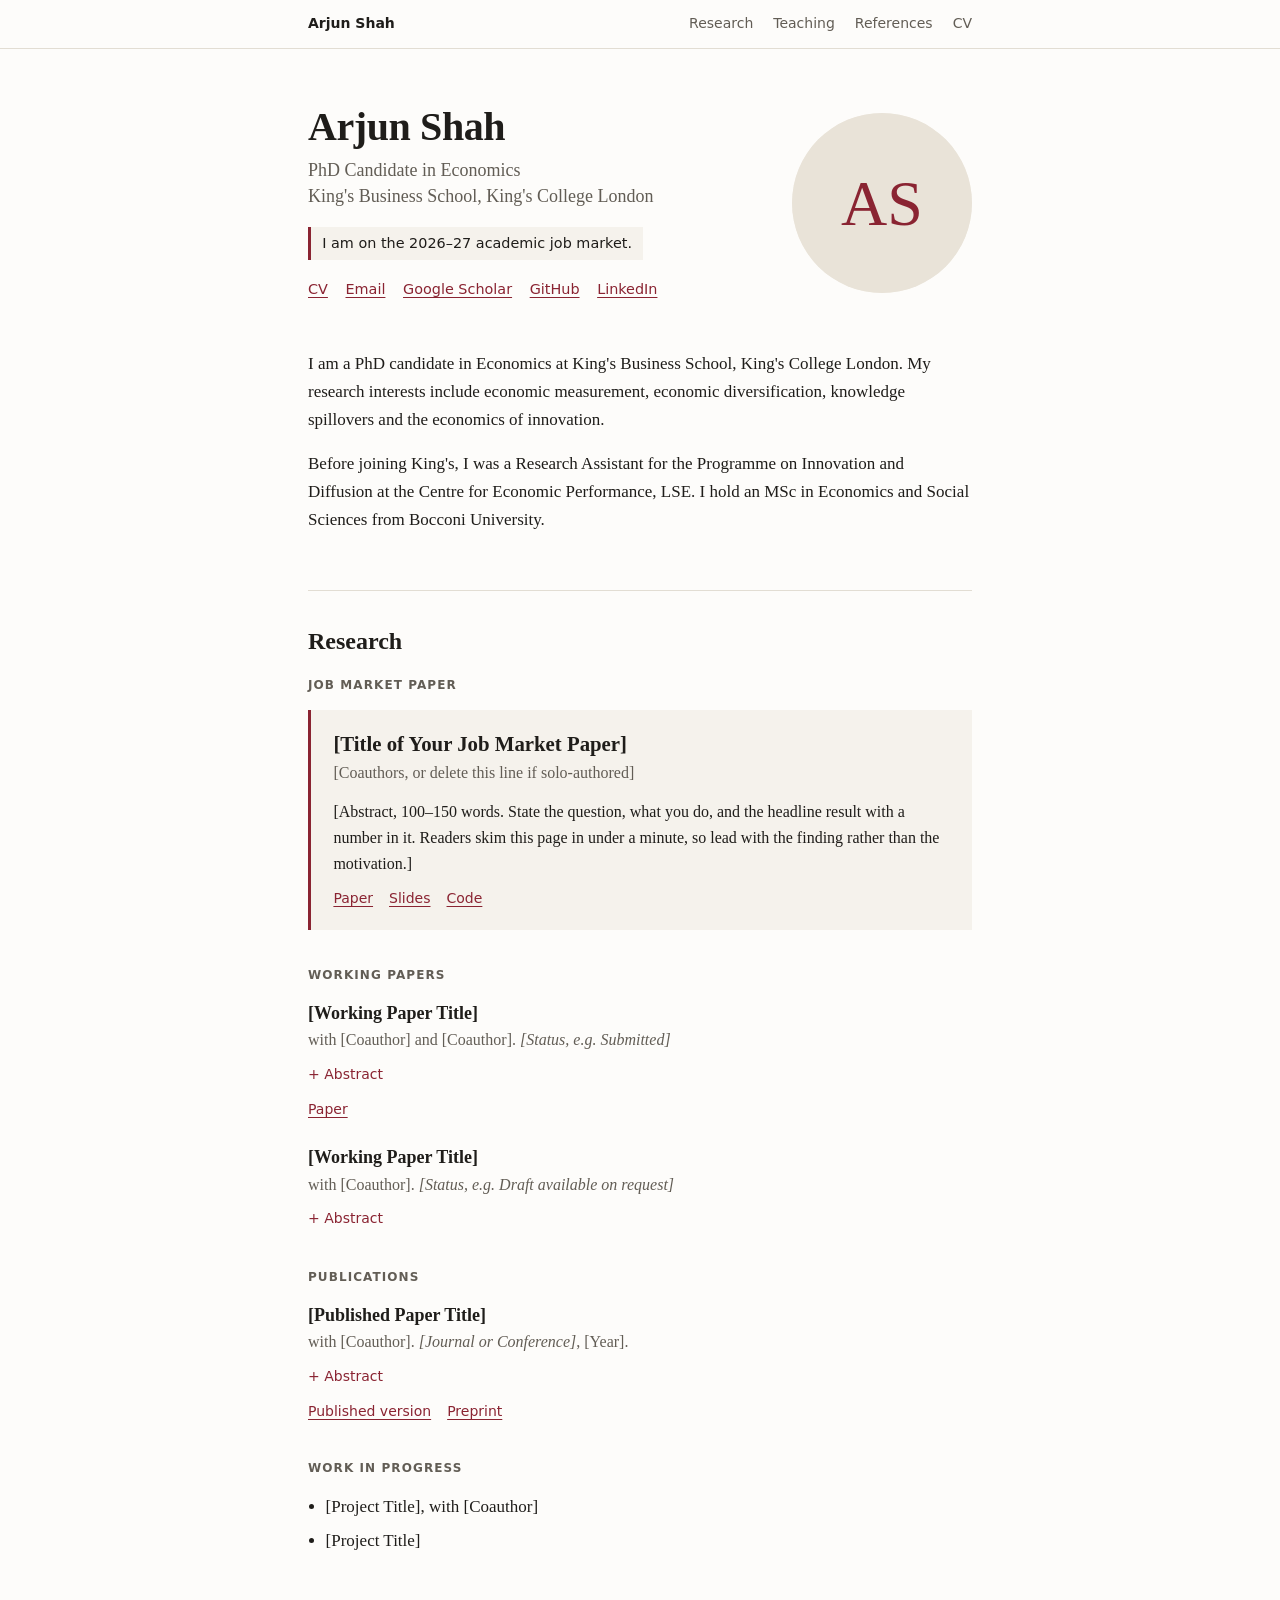
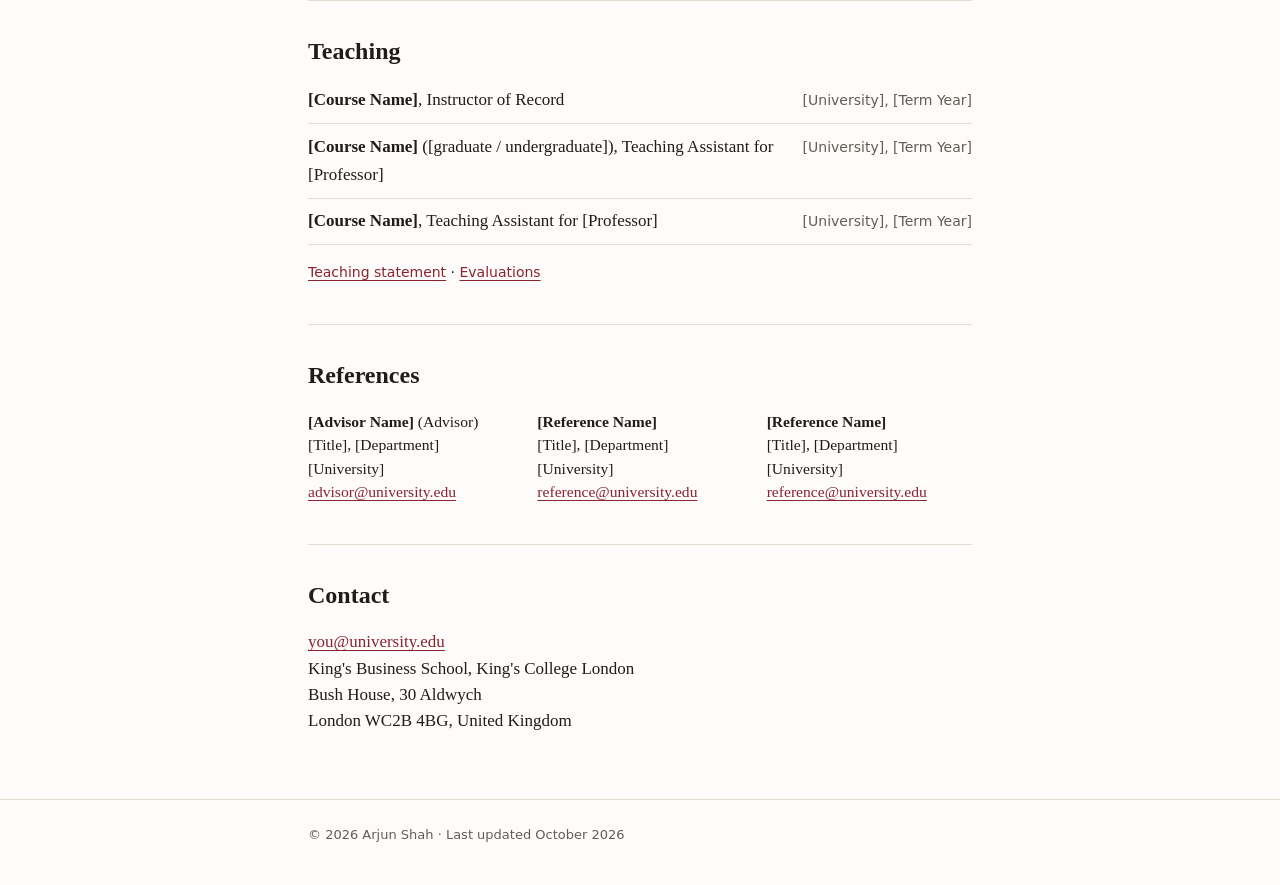
==== index.html @ 0c8da035 "Add personal academic website" ====
<!doctype html>
<html lang="en">
<head>
  <meta charset="utf-8">
  <meta name="viewport" content="width=device-width, initial-scale=1">

  <!-- EDIT: page title and description are what Google and link previews show -->
  <title>Arjun Shah | Economics PhD Candidate, King's Business School</title>
  <meta name="description" content="Arjun Shah is a PhD candidate in Economics at King's Business School, King's College London, on the 2026–27 academic job market. Research on economic measurement, economic diversification, knowledge spillovers and the economics of innovation.">
  <meta name="author" content="Arjun Shah">

  <meta property="og:type" content="website">
  <meta property="og:title" content="Arjun Shah | Economics PhD Candidate, King's Business School">
  <meta property="og:description" content="PhD candidate in Economics at King's Business School, King's College London, on the 2026–27 academic job market.">

  <link rel="icon" href="assets/favicon.svg" type="image/svg+xml">
  <link rel="stylesheet" href="style.css">
</head>
<body>
  <a class="skip-link" href="#main">Skip to content</a>

  <nav class="site-nav" aria-label="Sections">
    <div class="wrap">
      <a class="nav-name" href="#top">Arjun Shah</a>
      <ul>
        <li><a href="#research">Research</a></li>
        <li><a href="#teaching">Teaching</a></li>
        <li><a href="#references">References</a></li>
        <li><a href="assets/cv.pdf">CV</a></li>
      </ul>
    </div>
  </nav>

  <main id="main" class="wrap">

    <!-- ============ INTRO ============ -->
    <header id="top" class="intro">
      <div class="intro-text">
        <h1>Arjun Shah</h1>
        <p class="role">PhD Candidate in Economics<br>King's Business School, King's College London</p>

        <!-- EDIT: remove this line once you have accepted a position -->
        <p class="market-note">I am on the 2026–27 academic job market.</p>

        <ul class="links">
          <li><a href="assets/cv.pdf">CV</a></li>
          <li><a href="mailto:you@university.edu">Email</a></li>
          <li><a href="https://scholar.google.com/citations?user=YOUR_ID">Google Scholar</a></li>
          <li><a href="https://github.com/YOUR_USERNAME">GitHub</a></li>
          <li><a href="https://www.linkedin.com/in/YOUR_HANDLE">LinkedIn</a></li>
        </ul>
      </div>
      <!-- EDIT: replace assets/photo.svg with your headshot (square, about 600x600) and update src -->
      <img class="portrait" src="assets/photo.svg" alt="Portrait of Arjun Shah" width="180" height="180">
    </header>

    <!-- ============ ABOUT ============ -->
    <section id="about" aria-labelledby="about-h">
      <h2 id="about-h" class="visually-hidden">About</h2>
      <p>
        I am a PhD candidate in Economics at King's Business School, King's College London.
        My research interests include economic measurement, economic diversification,
        knowledge spillovers and the economics of innovation.
      </p>
      <p>
        Before joining King's, I was a Research Assistant for the Programme on Innovation
        and Diffusion at the Centre for Economic Performance, LSE. I hold an MSc in
        Economics and Social Sciences from Bocconi University.
      </p>
      <!-- EDIT: consider adding one sentence on your job market paper's question and main
           finding, and naming your advisor(s), e.g. "advised by <a href="#references">Name</a>" -->
    </section>

    <!-- ============ RESEARCH ============ -->
    <section id="research" aria-labelledby="research-h">
      <h2 id="research-h">Research</h2>

      <h3 class="group">Job Market Paper</h3>
      <article class="paper featured">
        <h4>[Title of Your Job Market Paper]</h4>
        <p class="paper-meta">[Coauthors, or delete this line if solo-authored]</p>
        <p class="abstract">
          [Abstract, 100–150 words. State the question, what you do, and the headline result
          with a number in it. Readers skim this page in under a minute, so lead with the
          finding rather than the motivation.]
        </p>
        <ul class="paper-links">
          <li><a href="assets/jmp.pdf">Paper</a></li>
          <li><a href="assets/jmp-slides.pdf">Slides</a></li>
          <li><a href="https://github.com/YOUR_USERNAME/REPO">Code</a></li>
        </ul>
      </article>

      <h3 class="group">Working Papers</h3>
      <article class="paper">
        <h4>[Working Paper Title]</h4>
        <p class="paper-meta">with [Coauthor] and [Coauthor]. <em>[Status, e.g. Submitted]</em></p>
        <details>
          <summary>Abstract</summary>
          <p>[Abstract.]</p>
        </details>
        <ul class="paper-links">
          <li><a href="#">Paper</a></li>
        </ul>
      </article>

      <article class="paper">
        <h4>[Working Paper Title]</h4>
        <p class="paper-meta">with [Coauthor]. <em>[Status, e.g. Draft available on request]</em></p>
        <details>
          <summary>Abstract</summary>
          <p>[Abstract.]</p>
        </details>
      </article>

      <h3 class="group">Publications</h3>
      <article class="paper">
        <h4>[Published Paper Title]</h4>
        <p class="paper-meta">with [Coauthor]. <em>[Journal or Conference]</em>, [Year].</p>
        <details>
          <summary>Abstract</summary>
          <p>[Abstract.]</p>
        </details>
        <ul class="paper-links">
          <li><a href="#">Published version</a></li>
          <li><a href="#">Preprint</a></li>
        </ul>
      </article>

      <h3 class="group">Work in Progress</h3>
      <ul class="plain-list">
        <li>[Project Title], with [Coauthor]</li>
        <li>[Project Title]</li>
      </ul>
    </section>

    <!-- ============ TEACHING ============ -->
    <section id="teaching" aria-labelledby="teaching-h">
      <h2 id="teaching-h">Teaching</h2>
      <!-- EDIT: one row per course. Link evaluations or a syllabus if you have them. -->
      <ul class="entries">
        <li>
          <span class="entry-main"><strong>[Course Name]</strong>, Instructor of Record</span>
          <span class="entry-side">[University], [Term Year]</span>
        </li>
        <li>
          <span class="entry-main"><strong>[Course Name]</strong> ([graduate / undergraduate]), Teaching Assistant for [Professor]</span>
          <span class="entry-side">[University], [Term Year]</span>
        </li>
        <li>
          <span class="entry-main"><strong>[Course Name]</strong>, Teaching Assistant for [Professor]</span>
          <span class="entry-side">[University], [Term Year]</span>
        </li>
      </ul>
      <p class="note"><a href="assets/teaching-statement.pdf">Teaching statement</a> · <a href="assets/evaluations.pdf">Evaluations</a></p>
    </section>

    <!-- ============ REFERENCES ============ -->
    <section id="references" aria-labelledby="references-h">
      <h2 id="references-h">References</h2>
      <div class="refs">
        <address>
          <strong>[Advisor Name]</strong> (Advisor)<br>
          [Title], [Department]<br>
          [University]<br>
          <a href="mailto:advisor@university.edu">advisor@university.edu</a>
        </address>
        <address>
          <strong>[Reference Name]</strong><br>
          [Title], [Department]<br>
          [University]<br>
          <a href="mailto:reference@university.edu">reference@university.edu</a>
        </address>
        <address>
          <strong>[Reference Name]</strong><br>
          [Title], [Department]<br>
          [University]<br>
          <a href="mailto:reference@university.edu">reference@university.edu</a>
        </address>
      </div>
    </section>

    <!-- ============ CONTACT ============ -->
    <section id="contact" aria-labelledby="contact-h">
      <h2 id="contact-h">Contact</h2>
      <!-- EDIT: your King's email; check the postal address is the one you want listed -->
      <address class="contact">
        <a href="mailto:you@university.edu">you@university.edu</a><br>
        King's Business School, King's College London<br>
        Bush House, 30 Aldwych<br>
        London WC2B 4BG, United Kingdom
      </address>
    </section>

  </main>

  <footer class="site-footer">
    <div class="wrap">
      <!-- EDIT: update the date whenever you change the page -->
      <p>© 2026 Arjun Shah · Last updated October 2026</p>
    </div>
  </footer>
</body>
</html>
---- style.css ----
/* Colours and type. Change --accent to restyle the whole site. */
:root {
  --bg: #fdfcfa;
  --surface: #f5f2ec;
  --ink: #1f1d1a;
  --muted: #625d55;
  --rule: #e2ddd3;
  --accent: #8a2432;

  --serif: Charter, "Bitstream Charter", "Sitka Text", Cambria, Georgia, serif;
  --sans: system-ui, -apple-system, "Segoe UI", Roboto, "Helvetica Neue", Arial, sans-serif;

  --measure: 44rem;
  --gutter: 1.25rem;
}

@media (prefers-color-scheme: dark) {
  :root {
    --bg: #17161a;
    --surface: #201f24;
    --ink: #e9e6e0;
    --muted: #a39e95;
    --rule: #34323a;
    --accent: #e39aa4;
  }
}

*,
*::before,
*::after {
  box-sizing: border-box;
}

html {
  scroll-behavior: smooth;
  scroll-padding-top: 4rem;
  -webkit-text-size-adjust: 100%;
}

@media (prefers-reduced-motion: reduce) {
  html {
    scroll-behavior: auto;
  }
}

body {
  margin: 0;
  background: var(--bg);
  color: var(--ink);
  font-family: var(--serif);
  font-size: 1.0625rem;
  line-height: 1.65;
}

.wrap {
  max-width: var(--measure);
  margin: 0 auto;
  padding: 0 var(--gutter);
}

a {
  color: var(--accent);
  text-decoration-thickness: 1px;
  text-underline-offset: 0.18em;
}

a:hover {
  text-decoration-thickness: 2px;
}

a:focus-visible,
summary:focus-visible {
  outline: 2px solid var(--accent);
  outline-offset: 3px;
  border-radius: 2px;
}

.visually-hidden {
  position: absolute;
  width: 1px;
  height: 1px;
  overflow: hidden;
  clip-path: inset(50%);
  white-space: nowrap;
}

.skip-link {
  position: absolute;
  left: -999px;
  top: 0;
  padding: 0.5rem 0.75rem;
  background: var(--ink);
  color: var(--bg);
  font-family: var(--sans);
  font-size: 0.875rem;
  z-index: 10;
}

.skip-link:focus {
  left: 0.5rem;
  top: 0.5rem;
}

/* ---------- Navigation ---------- */

.site-nav {
  position: sticky;
  top: 0;
  z-index: 5;
  background: var(--bg);
  border-bottom: 1px solid var(--rule);
  font-family: var(--sans);
  font-size: 0.875rem;
}

.site-nav .wrap {
  display: flex;
  align-items: center;
  justify-content: space-between;
  gap: 1rem;
  min-height: 3rem;
}

.site-nav a {
  color: var(--muted);
  text-decoration: none;
}

.site-nav a:hover {
  color: var(--accent);
}

.nav-name {
  font-weight: 600;
  white-space: nowrap;
}

.site-nav .nav-name {
  color: var(--ink);
}

.site-nav ul {
  display: flex;
  gap: 1.25rem;
  margin: 0;
  padding: 0;
  list-style: none;
}

/* ---------- Intro ---------- */

.intro {
  display: flex;
  align-items: center;
  justify-content: space-between;
  gap: 2rem;
  padding: 3.5rem 0 1.5rem;
}

h1 {
  margin: 0 0 0.5rem;
  font-size: 2.5rem;
  font-weight: 600;
  line-height: 1.1;
  letter-spacing: -0.01em;
  text-wrap: balance;
}

.role {
  margin: 0;
  color: var(--muted);
  font-size: 1.125rem;
  line-height: 1.45;
}

.market-note {
  display: inline-block;
  margin: 1.1rem 0 0;
  padding: 0.3rem 0.7rem;
  border-left: 3px solid var(--accent);
  background: var(--surface);
  font-family: var(--sans);
  font-size: 0.9rem;
  font-weight: 500;
}

.links {
  display: flex;
  flex-wrap: wrap;
  gap: 0.35rem 1.1rem;
  margin: 1.1rem 0 0;
  padding: 0;
  list-style: none;
  font-family: var(--sans);
  font-size: 0.9rem;
}

.portrait {
  flex: none;
  width: 180px;
  height: 180px;
  border-radius: 50%;
  object-fit: cover;
  background: var(--surface);
}

/* ---------- Sections ---------- */

section {
  padding: 1.5rem 0;
}

section + section {
  border-top: 1px solid var(--rule);
  margin-top: 1rem;
  padding-top: 2.25rem;
}

h2 {
  margin: 0 0 1.25rem;
  font-size: 1.5rem;
  font-weight: 600;
  line-height: 1.2;
}

h3.group {
  margin: 2.25rem 0 0.9rem;
  color: var(--muted);
  font-family: var(--sans);
  font-size: 0.75rem;
  font-weight: 600;
  letter-spacing: 0.09em;
  text-transform: uppercase;
}

h2 + h3.group {
  margin-top: 0;
}

p {
  margin: 0 0 1rem;
}

.fields {
  font-size: 1rem;
}

/* ---------- Papers ---------- */

.paper {
  margin-bottom: 1.5rem;
}

.paper h4 {
  margin: 0;
  font-size: 1.125rem;
  font-weight: 600;
  line-height: 1.35;
}

.paper-meta {
  margin: 0.15rem 0 0;
  color: var(--muted);
  font-size: 1rem;
}

.paper.featured {
  padding: 1.25rem 1.4rem;
  border-left: 3px solid var(--accent);
  background: var(--surface);
}

.paper.featured h4 {
  font-size: 1.3rem;
}

.abstract {
  margin: 0.75rem 0 0;
  font-size: 1rem;
}

details {
  margin-top: 0.4rem;
}

summary {
  display: inline-block;
  color: var(--accent);
  cursor: pointer;
  font-family: var(--sans);
  font-size: 0.875rem;
  list-style: none;
}

summary::-webkit-details-marker {
  display: none;
}

summary::before {
  content: "+ ";
}

details[open] summary::before {
  content: "\2212  ";
}

details p {
  margin: 0.5rem 0 0;
  padding-left: 1rem;
  border-left: 2px solid var(--rule);
  font-size: 1rem;
}

.paper-links {
  display: flex;
  flex-wrap: wrap;
  gap: 0.25rem 1rem;
  margin: 0.6rem 0 0;
  padding: 0;
  list-style: none;
  font-family: var(--sans);
  font-size: 0.875rem;
}

.plain-list {
  margin: 0;
  padding-left: 1.1rem;
}

.plain-list li {
  margin-bottom: 0.35rem;
}

/* ---------- Teaching ---------- */

.entries {
  margin: 0;
  padding: 0;
  list-style: none;
}

.entries li {
  display: flex;
  justify-content: space-between;
  align-items: baseline;
  gap: 1.5rem;
  padding: 0.55rem 0;
  border-bottom: 1px solid var(--rule);
}

.entries li:first-child {
  padding-top: 0;
}

.entry-side {
  flex: none;
  color: var(--muted);
  font-family: var(--sans);
  font-size: 0.875rem;
  text-align: right;
}

.note {
  margin: 1rem 0 0;
  font-family: var(--sans);
  font-size: 0.875rem;
}

/* ---------- References and contact ---------- */

address {
  font-style: normal;
}

.refs {
  display: grid;
  grid-template-columns: repeat(auto-fit, minmax(12.5rem, 1fr));
  gap: 1.5rem;
  font-size: 0.975rem;
  line-height: 1.5;
}

.refs a {
  overflow-wrap: anywhere;
}

.contact {
  line-height: 1.55;
}

/* ---------- Footer ---------- */

.site-footer {
  margin-top: 2.5rem;
  padding: 1.5rem 0 2.5rem;
  border-top: 1px solid var(--rule);
  color: var(--muted);
  font-family: var(--sans);
  font-size: 0.8125rem;
}

.site-footer p {
  margin: 0;
}

/* ---------- Small screens ---------- */

@media (max-width: 40rem) {
  body {
    font-size: 1rem;
  }

  .intro {
    flex-direction: column-reverse;
    align-items: flex-start;
    gap: 1.5rem;
    padding-top: 2.25rem;
  }

  .portrait {
    width: 128px;
    height: 128px;
  }

  h1 {
    font-size: 2rem;
  }

  .nav-name {
    display: none;
  }

  .site-nav .wrap {
    justify-content: flex-start;
  }

  .entries li {
    flex-direction: column;
    gap: 0.1rem;
  }

  .entry-side {
    text-align: left;
  }

  .paper.featured {
    padding: 1rem 1.1rem;
  }
}

/* ---------- Print ---------- */

@media print {
  .site-nav,
  .skip-link {
    display: none;
  }

  body {
    font-size: 11pt;
  }

  a {
    color: inherit;
  }
}
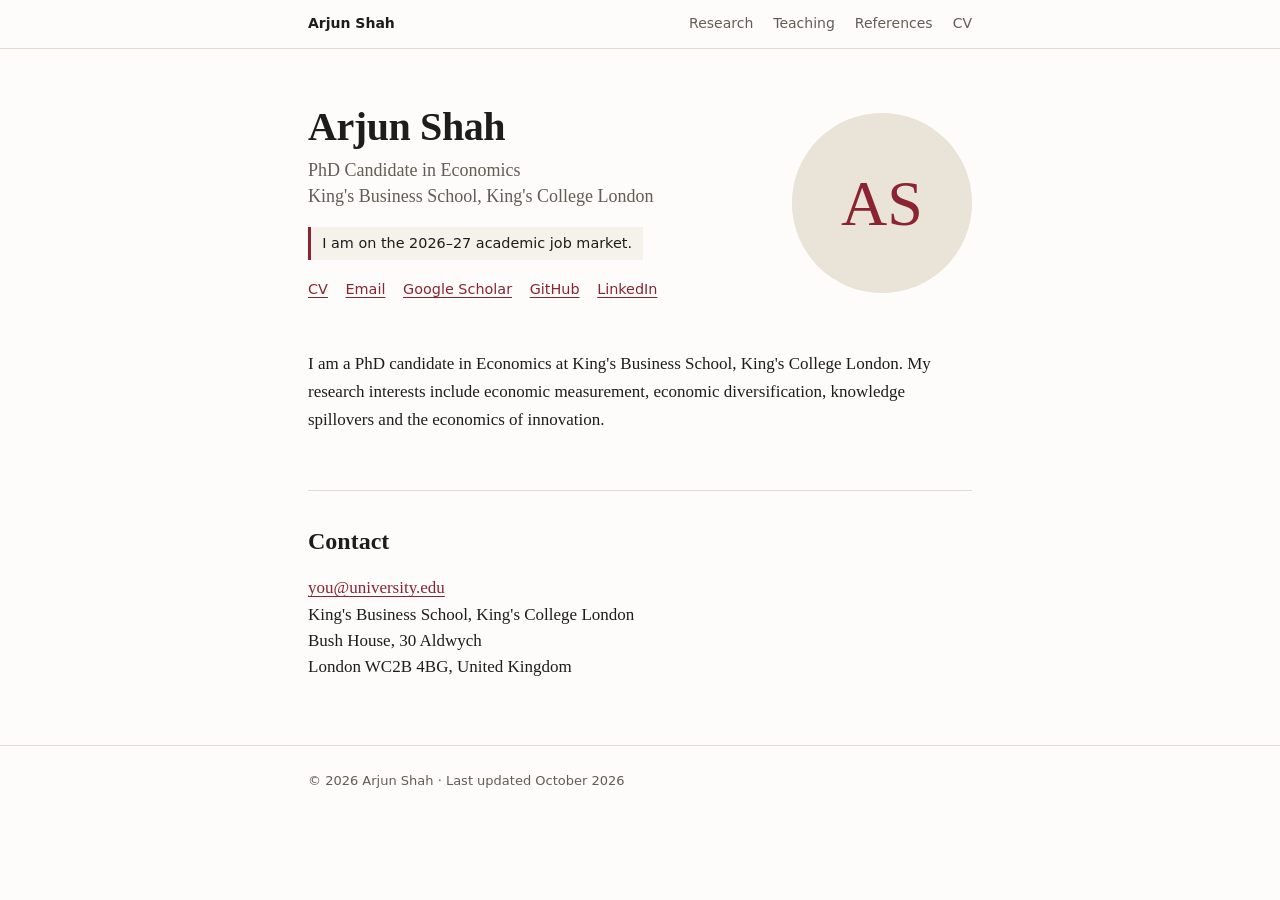
==== commit dd561bd6: "Split site into separate pages and add CEP publications Move research, teaching and references onto " ====
--- a/index.html
+++ b/index.html
@@ -19,13 +19,15 @@
 <body>
   <a class="skip-link" href="#main">Skip to content</a>
 
-  <nav class="site-nav" aria-label="Sections">
+  <!-- EDIT: the nav and footer are repeated on every page (index, research, teaching,
+       references). Change them in all four files. -->
+  <nav class="site-nav" aria-label="Site">
     <div class="wrap">
-      <a class="nav-name" href="#top">Arjun Shah</a>
+      <a class="nav-name" href="index.html" aria-current="page">Arjun Shah</a>
       <ul>
-        <li><a href="#research">Research</a></li>
-        <li><a href="#teaching">Teaching</a></li>
-        <li><a href="#references">References</a></li>
+        <li><a href="research.html">Research</a></li>
+        <li><a href="teaching.html">Teaching</a></li>
+        <li><a href="references.html">References</a></li>
         <li><a href="assets/cv.pdf">CV</a></li>
       </ul>
     </div>
@@ -34,7 +36,7 @@
   <main id="main" class="wrap">
 
     <!-- ============ INTRO ============ -->
-    <header id="top" class="intro">
+    <header class="intro">
       <div class="intro-text">
         <h1>Arjun Shah</h1>
         <p class="role">PhD Candidate in Economics<br>King's Business School, King's College London</p>
@@ -62,122 +64,8 @@
         My research interests include economic measurement, economic diversification,
         knowledge spillovers and the economics of innovation.
       </p>
-      <p>
-        Before joining King's, I was a Research Assistant for the Programme on Innovation
-        and Diffusion at the Centre for Economic Performance, LSE. I hold an MSc in
-        Economics and Social Sciences from Bocconi University.
-      </p>
       <!-- EDIT: consider adding one sentence on your job market paper's question and main
-           finding, and naming your advisor(s), e.g. "advised by <a href="#references">Name</a>" -->
-    </section>
-
-    <!-- ============ RESEARCH ============ -->
-    <section id="research" aria-labelledby="research-h">
-      <h2 id="research-h">Research</h2>
-
-      <h3 class="group">Job Market Paper</h3>
-      <article class="paper featured">
-        <h4>[Title of Your Job Market Paper]</h4>
-        <p class="paper-meta">[Coauthors, or delete this line if solo-authored]</p>
-        <p class="abstract">
-          [Abstract, 100–150 words. State the question, what you do, and the headline result
-          with a number in it. Readers skim this page in under a minute, so lead with the
-          finding rather than the motivation.]
-        </p>
-        <ul class="paper-links">
-          <li><a href="assets/jmp.pdf">Paper</a></li>
-          <li><a href="assets/jmp-slides.pdf">Slides</a></li>
-          <li><a href="https://github.com/YOUR_USERNAME/REPO">Code</a></li>
-        </ul>
-      </article>
-
-      <h3 class="group">Working Papers</h3>
-      <article class="paper">
-        <h4>[Working Paper Title]</h4>
-        <p class="paper-meta">with [Coauthor] and [Coauthor]. <em>[Status, e.g. Submitted]</em></p>
-        <details>
-          <summary>Abstract</summary>
-          <p>[Abstract.]</p>
-        </details>
-        <ul class="paper-links">
-          <li><a href="#">Paper</a></li>
-        </ul>
-      </article>
-
-      <article class="paper">
-        <h4>[Working Paper Title]</h4>
-        <p class="paper-meta">with [Coauthor]. <em>[Status, e.g. Draft available on request]</em></p>
-        <details>
-          <summary>Abstract</summary>
-          <p>[Abstract.]</p>
-        </details>
-      </article>
-
-      <h3 class="group">Publications</h3>
-      <article class="paper">
-        <h4>[Published Paper Title]</h4>
-        <p class="paper-meta">with [Coauthor]. <em>[Journal or Conference]</em>, [Year].</p>
-        <details>
-          <summary>Abstract</summary>
-          <p>[Abstract.]</p>
-        </details>
-        <ul class="paper-links">
-          <li><a href="#">Published version</a></li>
-          <li><a href="#">Preprint</a></li>
-        </ul>
-      </article>
-
-      <h3 class="group">Work in Progress</h3>
-      <ul class="plain-list">
-        <li>[Project Title], with [Coauthor]</li>
-        <li>[Project Title]</li>
-      </ul>
-    </section>
-
-    <!-- ============ TEACHING ============ -->
-    <section id="teaching" aria-labelledby="teaching-h">
-      <h2 id="teaching-h">Teaching</h2>
-      <!-- EDIT: one row per course. Link evaluations or a syllabus if you have them. -->
-      <ul class="entries">
-        <li>
-          <span class="entry-main"><strong>[Course Name]</strong>, Instructor of Record</span>
-          <span class="entry-side">[University], [Term Year]</span>
-        </li>
-        <li>
-          <span class="entry-main"><strong>[Course Name]</strong> ([graduate / undergraduate]), Teaching Assistant for [Professor]</span>
-          <span class="entry-side">[University], [Term Year]</span>
-        </li>
-        <li>
-          <span class="entry-main"><strong>[Course Name]</strong>, Teaching Assistant for [Professor]</span>
-          <span class="entry-side">[University], [Term Year]</span>
-        </li>
-      </ul>
-      <p class="note"><a href="assets/teaching-statement.pdf">Teaching statement</a> · <a href="assets/evaluations.pdf">Evaluations</a></p>
-    </section>
-
-    <!-- ============ REFERENCES ============ -->
-    <section id="references" aria-labelledby="references-h">
-      <h2 id="references-h">References</h2>
-      <div class="refs">
-        <address>
-          <strong>[Advisor Name]</strong> (Advisor)<br>
-          [Title], [Department]<br>
-          [University]<br>
-          <a href="mailto:advisor@university.edu">advisor@university.edu</a>
-        </address>
-        <address>
-          <strong>[Reference Name]</strong><br>
-          [Title], [Department]<br>
-          [University]<br>
-          <a href="mailto:reference@university.edu">reference@university.edu</a>
-        </address>
-        <address>
-          <strong>[Reference Name]</strong><br>
-          [Title], [Department]<br>
-          [University]<br>
-          <a href="mailto:reference@university.edu">reference@university.edu</a>
-        </address>
-      </div>
+           finding, and naming your advisor(s), e.g. "advised by <a href="references.html">Name</a>" -->
     </section>
 
     <!-- ============ CONTACT ============ -->
@@ -196,7 +84,7 @@
 
   <footer class="site-footer">
     <div class="wrap">
-      <!-- EDIT: update the date whenever you change the page -->
+      <!-- EDIT: update the date whenever you change the site -->
       <p>© 2026 Arjun Shah · Last updated October 2026</p>
     </div>
   </footer>
--- a/style.css
+++ b/style.css
@@ -130,6 +130,17 @@
   color: var(--accent);
 }
 
+.site-nav a[aria-current="page"] {
+  color: var(--ink);
+}
+
+.site-nav li a[aria-current="page"] {
+  text-decoration: underline;
+  text-decoration-color: var(--accent);
+  text-decoration-thickness: 2px;
+  text-underline-offset: 0.4em;
+}
+
 .nav-name {
   font-weight: 600;
   white-space: nowrap;
@@ -166,6 +177,11 @@
   text-wrap: balance;
 }
 
+.page-title {
+  margin: 3rem 0 1.75rem;
+  font-size: 2rem;
+}
+
 .role {
   margin: 0;
   color: var(--muted);
@@ -223,7 +239,7 @@
   line-height: 1.2;
 }
 
-h3.group {
+.group {
   margin: 2.25rem 0 0.9rem;
   color: var(--muted);
   font-family: var(--sans);
@@ -233,7 +249,7 @@
   text-transform: uppercase;
 }
 
-h2 + h3.group {
+.page-title + .group {
   margin-top: 0;
 }
 
@@ -251,7 +267,7 @@
   margin-bottom: 1.5rem;
 }
 
-.paper h4 {
+.paper h3 {
   margin: 0;
   font-size: 1.125rem;
   font-weight: 600;
@@ -270,7 +286,7 @@
   background: var(--surface);
 }
 
-.paper.featured h4 {
+.paper.featured h3 {
   font-size: 1.3rem;
 }
 
@@ -426,12 +442,25 @@
     font-size: 2rem;
   }
 
-  .nav-name {
-    display: none;
+  .page-title {
+    margin-top: 2.25rem;
+    font-size: 1.75rem;
+  }
+
+  .site-nav {
+    position: static;
   }
 
   .site-nav .wrap {
-    justify-content: flex-start;
+    flex-wrap: wrap;
+    gap: 0.25rem 1rem;
+    padding-top: 0.65rem;
+    padding-bottom: 0.65rem;
+  }
+
+  .site-nav ul {
+    flex-wrap: wrap;
+    gap: 0.25rem 1.1rem;
   }
 
   .entries li {
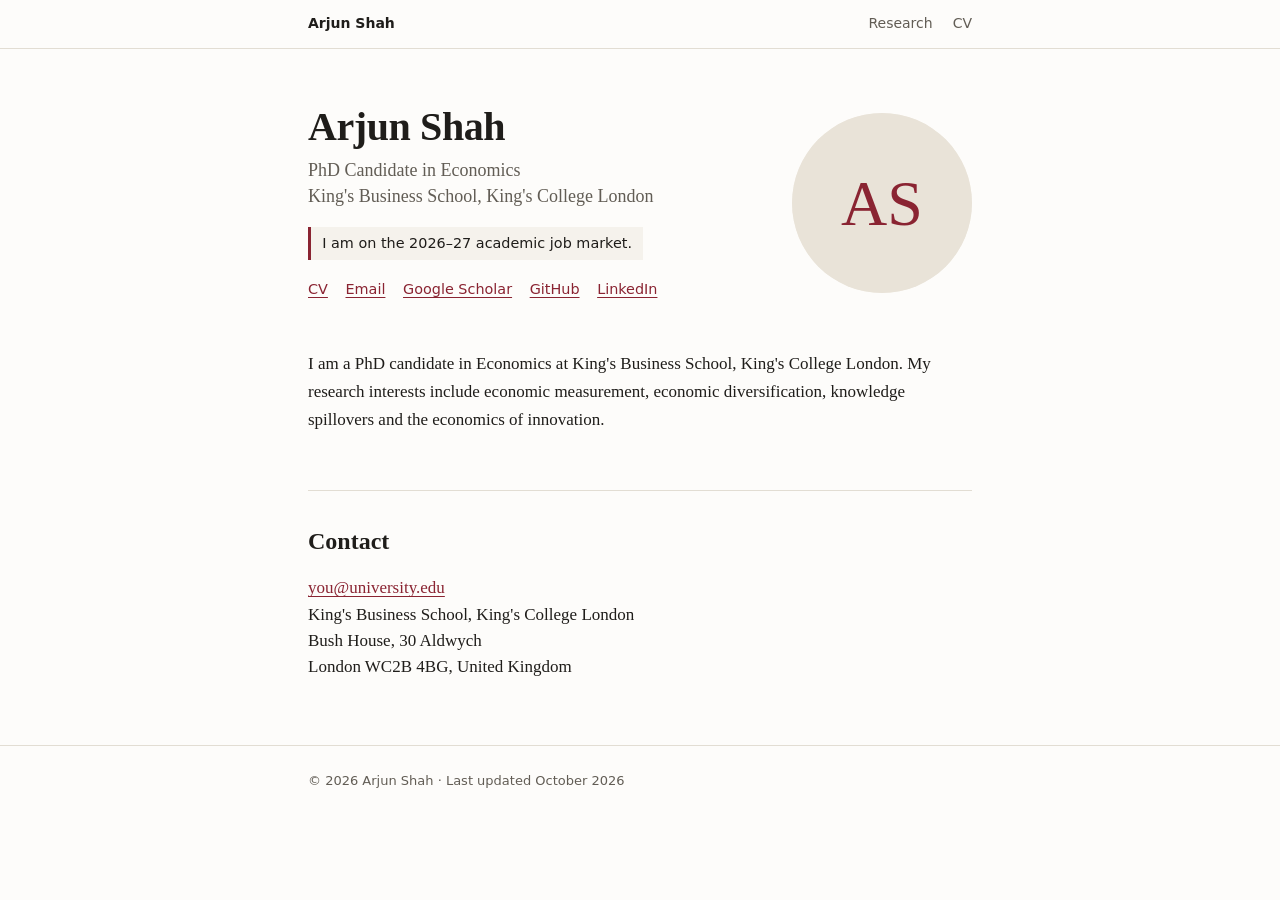
==== commit e65813d7: "Remove teaching and references pages" ====
--- a/index.html
+++ b/index.html
@@ -19,15 +19,13 @@
 <body>
   <a class="skip-link" href="#main">Skip to content</a>
 
-  <!-- EDIT: the nav and footer are repeated on every page (index, research, teaching,
-       references). Change them in all four files. -->
+  <!-- EDIT: the nav and footer are repeated on both pages (index, research).
+       Change them in both files. -->
   <nav class="site-nav" aria-label="Site">
     <div class="wrap">
       <a class="nav-name" href="index.html" aria-current="page">Arjun Shah</a>
       <ul>
         <li><a href="research.html">Research</a></li>
-        <li><a href="teaching.html">Teaching</a></li>
-        <li><a href="references.html">References</a></li>
         <li><a href="assets/cv.pdf">CV</a></li>
       </ul>
     </div>
@@ -65,7 +63,7 @@
         knowledge spillovers and the economics of innovation.
       </p>
       <!-- EDIT: consider adding one sentence on your job market paper's question and main
-           finding, and naming your advisor(s), e.g. "advised by <a href="references.html">Name</a>" -->
+           finding, and naming your advisor(s) -->
     </section>
 
     <!-- ============ CONTACT ============ -->
--- a/style.css
+++ b/style.css
@@ -347,57 +347,10 @@
   margin-bottom: 0.35rem;
 }
 
-/* ---------- Teaching ---------- */
-
-.entries {
-  margin: 0;
-  padding: 0;
-  list-style: none;
-}
-
-.entries li {
-  display: flex;
-  justify-content: space-between;
-  align-items: baseline;
-  gap: 1.5rem;
-  padding: 0.55rem 0;
-  border-bottom: 1px solid var(--rule);
-}
-
-.entries li:first-child {
-  padding-top: 0;
-}
-
-.entry-side {
-  flex: none;
-  color: var(--muted);
-  font-family: var(--sans);
-  font-size: 0.875rem;
-  text-align: right;
-}
-
-.note {
-  margin: 1rem 0 0;
-  font-family: var(--sans);
-  font-size: 0.875rem;
-}
-
-/* ---------- References and contact ---------- */
+/* ---------- Contact ---------- */
 
 address {
   font-style: normal;
-}
-
-.refs {
-  display: grid;
-  grid-template-columns: repeat(auto-fit, minmax(12.5rem, 1fr));
-  gap: 1.5rem;
-  font-size: 0.975rem;
-  line-height: 1.5;
-}
-
-.refs a {
-  overflow-wrap: anywhere;
 }
 
 .contact {
@@ -463,15 +416,6 @@
     gap: 0.25rem 1.1rem;
   }
 
-  .entries li {
-    flex-direction: column;
-    gap: 0.1rem;
-  }
-
-  .entry-side {
-    text-align: left;
-  }
-
   .paper.featured {
     padding: 1rem 1.1rem;
   }
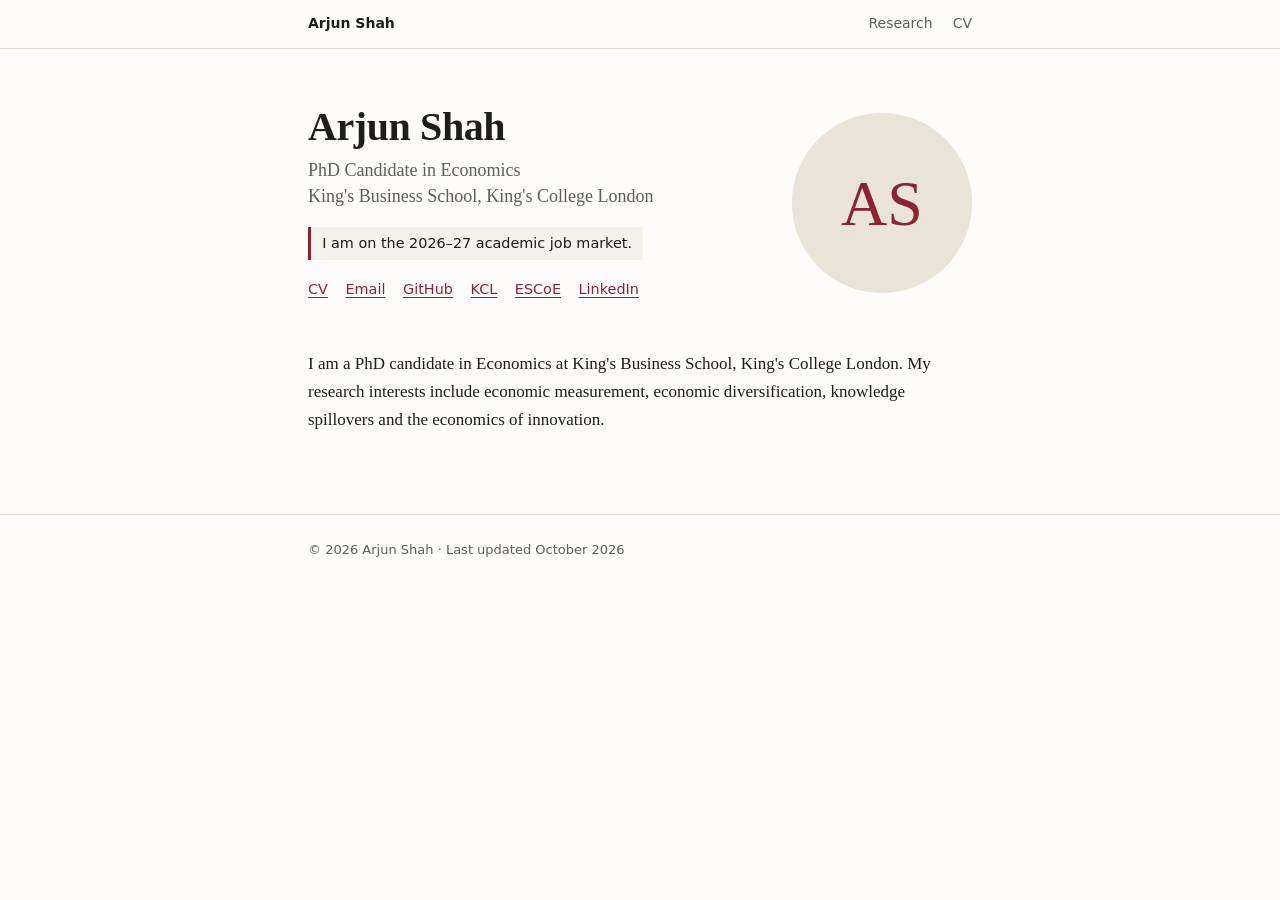
==== commit 9da73555: "Remove contact section and fill in profile links" ====
--- a/index.html
+++ b/index.html
@@ -44,10 +44,11 @@
 
         <ul class="links">
           <li><a href="assets/cv.pdf">CV</a></li>
-          <li><a href="mailto:you@university.edu">Email</a></li>
-          <li><a href="https://scholar.google.com/citations?user=YOUR_ID">Google Scholar</a></li>
-          <li><a href="https://github.com/YOUR_USERNAME">GitHub</a></li>
-          <li><a href="https://www.linkedin.com/in/YOUR_HANDLE">LinkedIn</a></li>
+          <li><a href="mailto:arjun.1.shah@kcl.ac.uk">Email</a></li>
+          <li><a href="https://github.com/arjunshah2">GitHub</a></li>
+          <li><a href="https://www.kcl.ac.uk/people/arjun-shah">KCL</a></li>
+          <li><a href="https://www.escoe.ac.uk/people/arjun-shah/">ESCoE</a></li>
+          <li><a href="https://www.linkedin.com/in/arjun-shah-35264315/">LinkedIn</a></li>
         </ul>
       </div>
       <!-- EDIT: replace assets/photo.svg with your headshot (square, about 600x600) and update src -->
@@ -66,18 +67,6 @@
            finding, and naming your advisor(s) -->
     </section>
 
-    <!-- ============ CONTACT ============ -->
-    <section id="contact" aria-labelledby="contact-h">
-      <h2 id="contact-h">Contact</h2>
-      <!-- EDIT: your King's email; check the postal address is the one you want listed -->
-      <address class="contact">
-        <a href="mailto:you@university.edu">you@university.edu</a><br>
-        King's Business School, King's College London<br>
-        Bush House, 30 Aldwych<br>
-        London WC2B 4BG, United Kingdom
-      </address>
-    </section>
-
   </main>
 
   <footer class="site-footer">
--- a/style.css
+++ b/style.css
@@ -347,16 +347,6 @@
   margin-bottom: 0.35rem;
 }
 
-/* ---------- Contact ---------- */
-
-address {
-  font-style: normal;
-}
-
-.contact {
-  line-height: 1.55;
-}
-
 /* ---------- Footer ---------- */
 
 .site-footer {
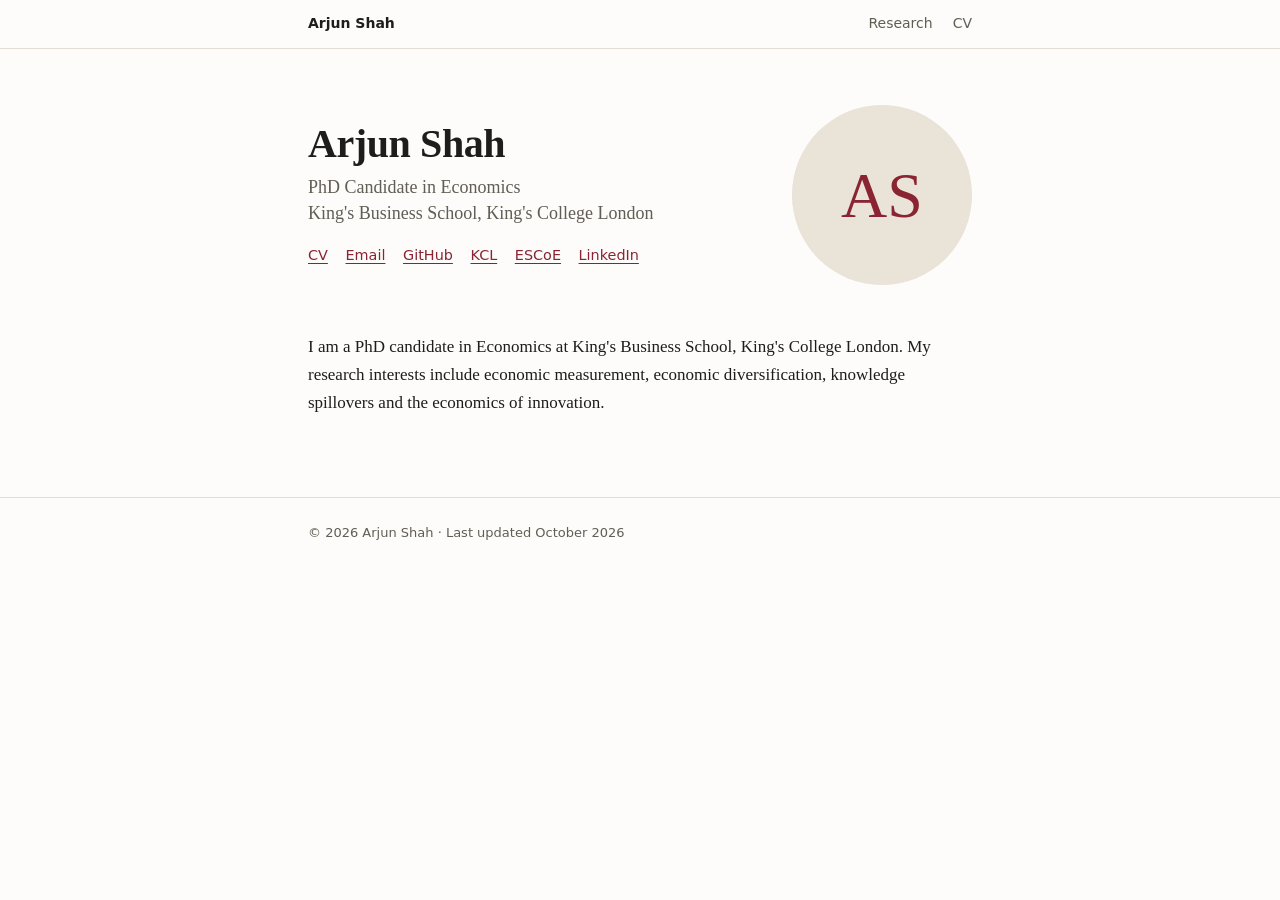
==== commit bc5e56c8: "Remove job market statement" ====
--- a/index.html
+++ b/index.html
@@ -6,12 +6,12 @@
 
   <!-- EDIT: page title and description are what Google and link previews show -->
   <title>Arjun Shah | Economics PhD Candidate, King's Business School</title>
-  <meta name="description" content="Arjun Shah is a PhD candidate in Economics at King's Business School, King's College London, on the 2026–27 academic job market. Research on economic measurement, economic diversification, knowledge spillovers and the economics of innovation.">
+  <meta name="description" content="Arjun Shah is a PhD candidate in Economics at King's Business School, King's College London. Research on economic measurement, economic diversification, knowledge spillovers and the economics of innovation.">
   <meta name="author" content="Arjun Shah">
 
   <meta property="og:type" content="website">
   <meta property="og:title" content="Arjun Shah | Economics PhD Candidate, King's Business School">
-  <meta property="og:description" content="PhD candidate in Economics at King's Business School, King's College London, on the 2026–27 academic job market.">
+  <meta property="og:description" content="PhD candidate in Economics at King's Business School, King's College London.">
 
   <link rel="icon" href="assets/favicon.svg" type="image/svg+xml">
   <link rel="stylesheet" href="style.css">
@@ -26,7 +26,7 @@
       <a class="nav-name" href="index.html" aria-current="page">Arjun Shah</a>
       <ul>
         <li><a href="research.html">Research</a></li>
-        <li><a href="assets/cv.pdf">CV</a></li>
+        <li><a href="assets/cv_arjunshah.pdf">CV</a></li>
       </ul>
     </div>
   </nav>
@@ -39,11 +39,8 @@
         <h1>Arjun Shah</h1>
         <p class="role">PhD Candidate in Economics<br>King's Business School, King's College London</p>
 
-        <!-- EDIT: remove this line once you have accepted a position -->
-        <p class="market-note">I am on the 2026–27 academic job market.</p>
-
         <ul class="links">
-          <li><a href="assets/cv.pdf">CV</a></li>
+          <li><a href="assets/cv_arjunshah.pdf">CV</a></li>
           <li><a href="mailto:arjun.1.shah@kcl.ac.uk">Email</a></li>
           <li><a href="https://github.com/arjunshah2">GitHub</a></li>
           <li><a href="https://www.kcl.ac.uk/people/arjun-shah">KCL</a></li>
--- a/style.css
+++ b/style.css
@@ -189,17 +189,6 @@
   line-height: 1.45;
 }
 
-.market-note {
-  display: inline-block;
-  margin: 1.1rem 0 0;
-  padding: 0.3rem 0.7rem;
-  border-left: 3px solid var(--accent);
-  background: var(--surface);
-  font-family: var(--sans);
-  font-size: 0.9rem;
-  font-weight: 500;
-}
-
 .links {
   display: flex;
   flex-wrap: wrap;
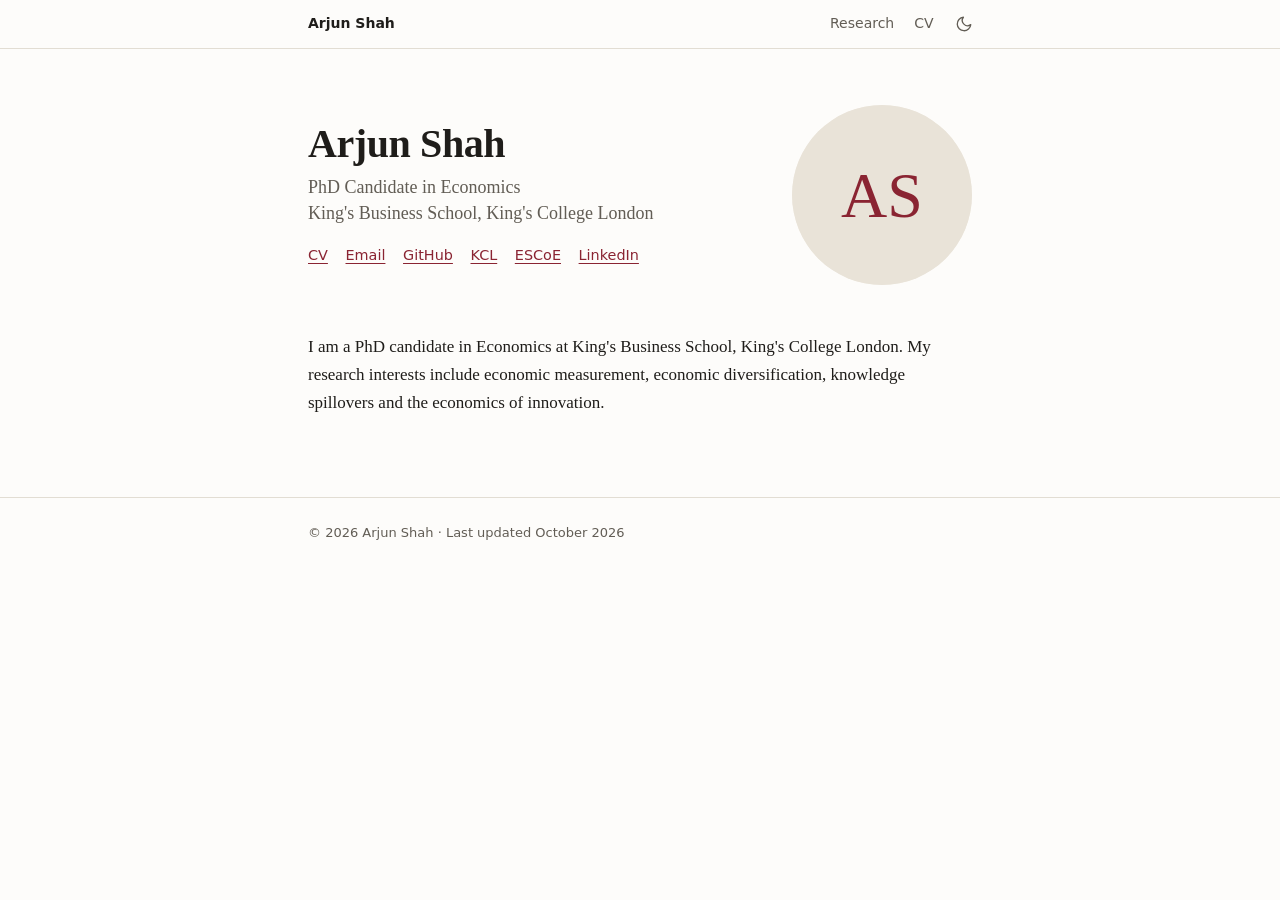
==== commit 8e5627b5: "Add light/dark mode toggle" ====
--- a/index.html
+++ b/index.html
@@ -15,6 +15,7 @@
 
   <link rel="icon" href="assets/favicon.svg" type="image/svg+xml">
   <link rel="stylesheet" href="style.css">
+  <script src="theme.js"></script>
 </head>
 <body>
   <a class="skip-link" href="#main">Skip to content</a>
@@ -27,6 +28,13 @@
       <ul>
         <li><a href="research.html">Research</a></li>
         <li><a href="assets/cv_arjunshah.pdf">CV</a></li>
+        <!-- Light/dark mode switch. Hidden until theme.js loads, since it needs JavaScript. -->
+        <li hidden>
+          <button class="theme-toggle" type="button" aria-label="Switch to dark mode">
+            <svg class="icon-moon" viewBox="0 0 24 24" fill="none" stroke="currentColor" stroke-width="1.75" stroke-linecap="round" stroke-linejoin="round" aria-hidden="true"><path d="M21 12.8A9 9 0 1 1 11.2 3a7 7 0 0 0 9.8 9.8z"/></svg>
+            <svg class="icon-sun" viewBox="0 0 24 24" fill="none" stroke="currentColor" stroke-width="1.75" stroke-linecap="round" stroke-linejoin="round" aria-hidden="true"><circle cx="12" cy="12" r="4.5"/><path d="M12 2v2.5M12 19.5V22M2 12h2.5M19.5 12H22M4.9 4.9l1.8 1.8M17.3 17.3l1.8 1.8M4.9 19.1l1.8-1.8M17.3 6.7l1.8-1.8"/></svg>
+          </button>
+        </li>
       </ul>
     </div>
   </nav>
--- a/style.css
+++ b/style.css
@@ -1,5 +1,7 @@
 /* Colours and type. Change --accent to restyle the whole site. */
 :root {
+  color-scheme: light dark;
+
   --bg: #fdfcfa;
   --surface: #f5f2ec;
   --ink: #1f1d1a;
@@ -14,8 +16,10 @@
   --gutter: 1.25rem;
 }
 
+/* Dark colours apply when the visitor's system asks for them, or when picked with the
+   toggle (theme.js sets data-theme on <html>). Keep the two blocks below identical. */
 @media (prefers-color-scheme: dark) {
-  :root {
+  :root:not([data-theme="light"]) {
     --bg: #17161a;
     --surface: #201f24;
     --ink: #e9e6e0;
@@ -25,6 +29,21 @@
   }
 }
 
+:root[data-theme="dark"] {
+  color-scheme: dark;
+
+  --bg: #17161a;
+  --surface: #201f24;
+  --ink: #e9e6e0;
+  --muted: #a39e95;
+  --rule: #34323a;
+  --accent: #e39aa4;
+}
+
+:root[data-theme="light"] {
+  color-scheme: light;
+}
+
 *,
 *::before,
 *::after {
@@ -69,6 +88,7 @@
 }
 
 a:focus-visible,
+button:focus-visible,
 summary:focus-visible {
   outline: 2px solid var(--accent);
   outline-offset: 3px;
@@ -152,10 +172,43 @@
 
 .site-nav ul {
   display: flex;
+  align-items: center;
   gap: 1.25rem;
   margin: 0;
   padding: 0;
   list-style: none;
+}
+
+.theme-toggle {
+  display: flex;
+  align-items: center;
+  justify-content: center;
+  width: 2rem;
+  height: 2rem;
+  margin: 0 -0.5rem 0 -0.35rem;
+  padding: 0;
+  border: 0;
+  background: none;
+  color: var(--muted);
+  cursor: pointer;
+}
+
+.theme-toggle:hover {
+  color: var(--accent);
+}
+
+.theme-toggle svg {
+  width: 1.125rem;
+  height: 1.125rem;
+}
+
+.theme-toggle .icon-sun,
+:root[data-theme="dark"] .theme-toggle .icon-moon {
+  display: none;
+}
+
+:root[data-theme="dark"] .theme-toggle .icon-sun {
+  display: block;
 }
 
 /* ---------- Intro ---------- */
@@ -403,6 +456,15 @@
 /* ---------- Print ---------- */
 
 @media print {
+  :root[data-theme="dark"] {
+    --bg: #fdfcfa;
+    --surface: #f5f2ec;
+    --ink: #1f1d1a;
+    --muted: #625d55;
+    --rule: #e2ddd3;
+    --accent: #8a2432;
+  }
+
   .site-nav,
   .skip-link {
     display: none;
